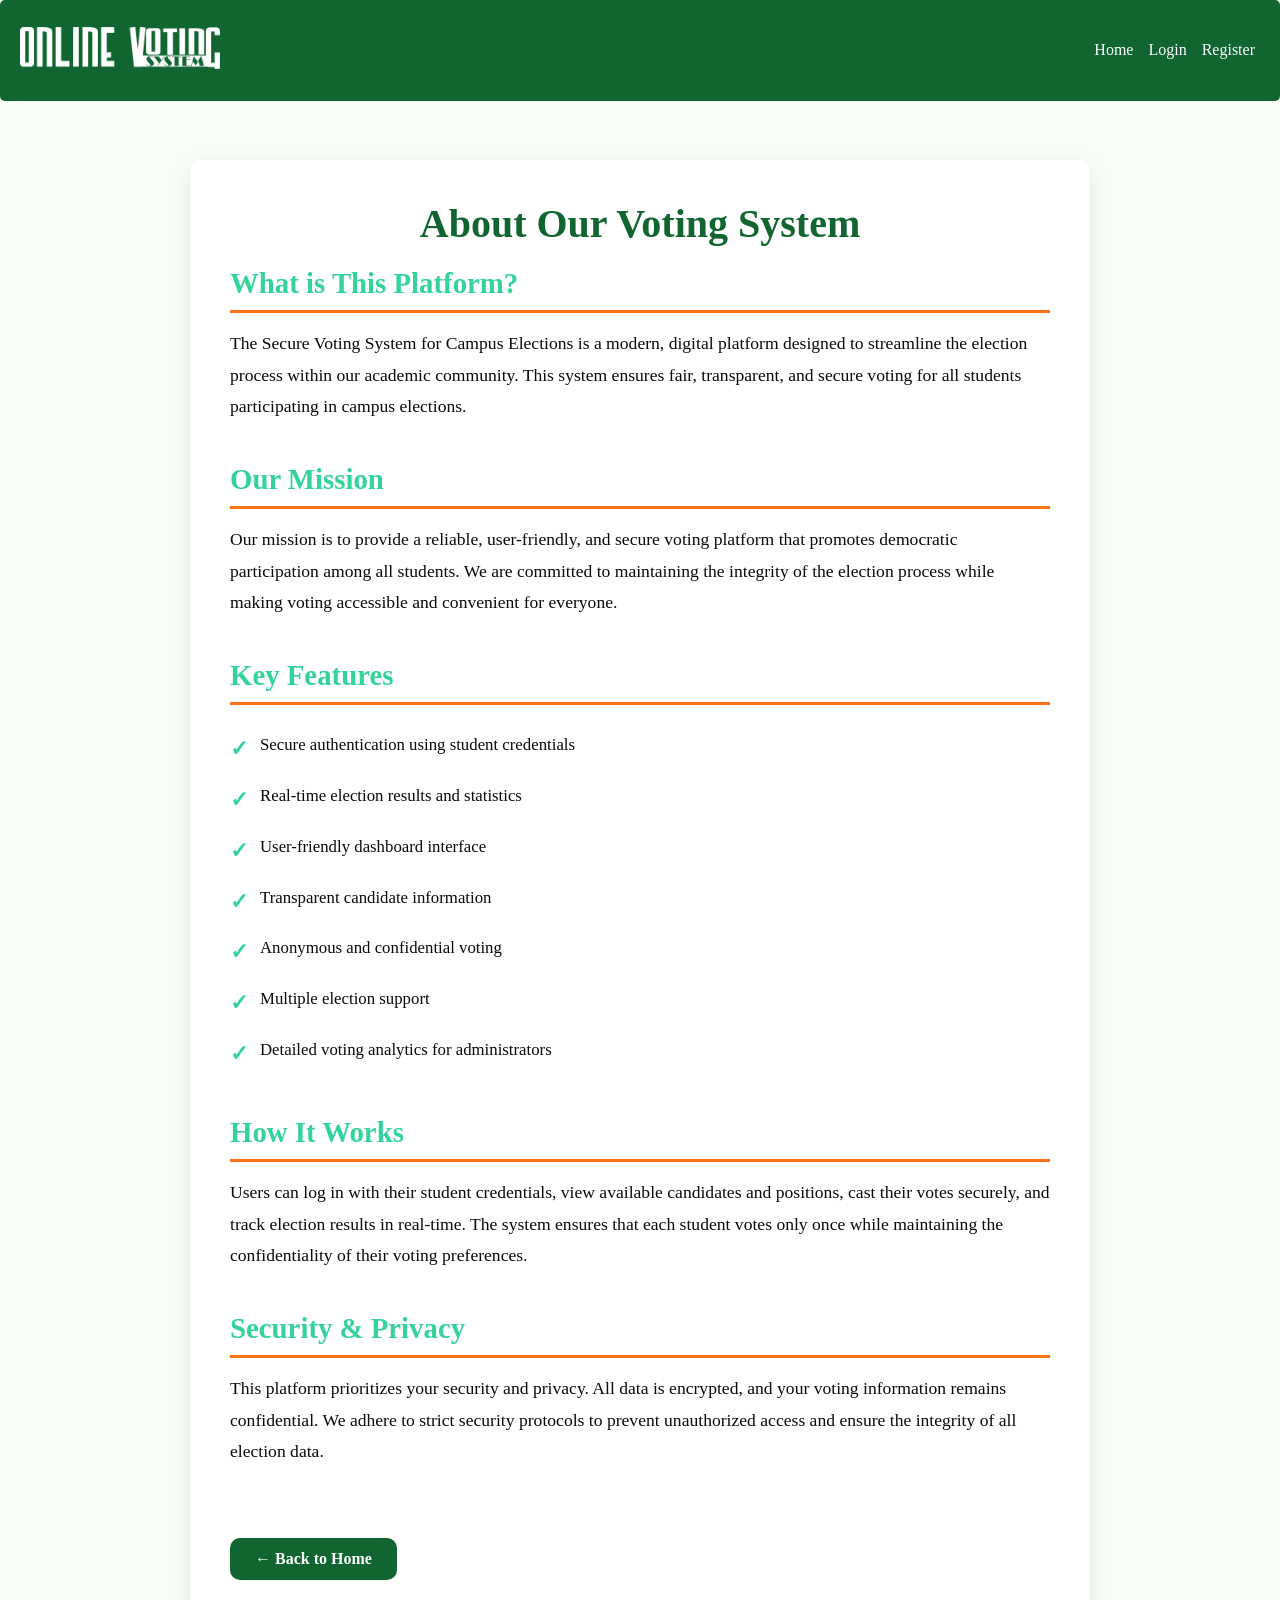
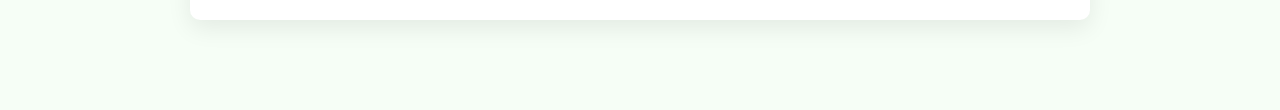
==== pages/about.html @ 92ee1497 "created new result page design" ====
<!DOCTYPE html>
<html lang="en">
<head>
  <meta charset="UTF-8">
  <meta name="viewport" content="width=device-width, initial-scale=1.0">
  <title>About Us - Secure Voting System</title>
  <link rel="stylesheet" href="../css/general.css">
  <link rel="stylesheet" href="../css/header.css">
  <link rel="stylesheet" href="../css/about.css">
</head>
<body>
  <header>
    <div class="left-section">
      <img src="../images/logo.png" alt="Logo" width="50%">
    </div>
    <div class="right-section">
      <a href="../index.html">Home</a>
      <a href="login.html">Login</a>
      <a href="signup.html">Register</a>
    </div>
  </header>

  <main>
    <div class="about-container">
      <h1>About Our Voting System</h1>
      
      <div class="about-section">
        <h2>What is This Platform?</h2>
        <p>
          The Secure Voting System for Campus Elections is a modern, digital platform designed to streamline 
          the election process within our academic community. This system ensures fair, transparent, and secure 
          voting for all students participating in campus elections.
        </p>
      </div>

      <div class="about-section">
        <h2>Our Mission</h2>
        <p>
          Our mission is to provide a reliable, user-friendly, and secure voting platform that promotes 
          democratic participation among all students. We are committed to maintaining the integrity of the 
          election process while making voting accessible and convenient for everyone.
        </p>
      </div>

      <div class="about-section">
        <h2>Key Features</h2>
        <ul class="features-list">
          <li>Secure authentication using student credentials</li>
          <li>Real-time election results and statistics</li>
          <li>User-friendly dashboard interface</li>
          <li>Transparent candidate information</li>
          <li>Anonymous and confidential voting</li>
          <li>Multiple election support</li>
          <li>Detailed voting analytics for administrators</li>
        </ul>
      </div>

      <div class="about-section">
        <h2>How It Works</h2>
        <p>
          Users can log in with their student credentials, view available candidates and positions, 
          cast their votes securely, and track election results in real-time. The system ensures that 
          each student votes only once while maintaining the confidentiality of their voting preferences.
        </p>
      </div>

      <div class="about-section">
        <h2>Security & Privacy</h2>
        <p>
          This platform prioritizes your security and privacy. All data is encrypted, and your voting 
          information remains confidential. We adhere to strict security protocols to prevent unauthorized 
          access and ensure the integrity of all election data.
        </p>
      </div>

      <a href="../index.html" class="back-button">← Back to Home</a>
    </div>
  </main>
</body>
</html>
---- css/general.css ----
:root{
  --color-primary: #116530; /* green primary */
  --color-secondary: #34D399; /* soft green */
  --color-accent: #F97316; /* warm accent */
  --color-bg: #F6FEF6; /* off-white */
  --color-surface: #FFFFFF;
  --color-text: #0A0A0A;
  --color-muted: #6B7280;
  --color-danger: #DC2626; /* destructive */
  --focus-ring: rgba(16,185,129,0.18);
  --table-header-bg: rgba(17,24,39,0.04);
  --muted-bg: #F1F5F9;
  --radius-lg: 10px;
  --shadow-sm: 0 2px 6px rgba(10,10,10,0.06);
  --shadow-md: 0 8px 24px rgba(10,10,10,0.08);
}

*{
  margin: 0;
  padding: 0;
}

body{
  box-sizing: border-box;
  background-color: var(--color-bg);
  color: var(--color-text);
  min-height: 100vh;
} 

main{
  margin-top: 120px;
  margin-left: 190px;
  /* margin-right: 10px; */
  margin-bottom: 50px;
}
 
a{
  text-decoration: none;
  color: var(--color-primary);
}

.active,
.active:hover{
  background-color: var(--color-primary);
  color: var(--color-surface);
}

footer{
  background-color:  var(--color-primary);
  color: var(--color-surface);
  bottom: 0;
  left: 0;
  right: 0;
  position: fixed;
  text-align: center;
  z-index: 1000;
}

footer > div{
  padding: 10px;
}

/* @keyframes{
  footer{

  }
} */
---- css/header.css ----
header{
  position: fixed;
  top: 0;
  left: 0;
  right: 0;
  height: 70px;  
  display: flex;
  z-index: 999;
  padding: 15px;

  border-bottom: 1px solid rgba(17,85,48,0.12);
  border-radius: 5px;

  background-color: var(--color-primary);
  color: var(--color-surface);

}

header{
  display: flex;
  gap: 10px;
  /* width: 100%; */
  align-items: center;
  justify-content: space-between;   
}

.left-section{
  padding-left: 5px;
}
.left-section > img{
  width: 200px;
}

.right-section{
  display: flex;
  padding-right: 10px;
  padding-left: 10px;
  align-items: center;
  justify-content: space-between;
  font-family: 'Franklin Gothic Medium';
  gap: 15px;
  cursor: pointer;
}

.right-section > a{
  color: var(--color-surface);
  display: flex;
  align-items: center;
  gap: 5px;
  justify-content: center;
}
.right-section > a:hover{
  /* text-decoration: wavy underline; */
  border: 1.5px solid var(--color-secondary);
  padding: 4px 7px;
  border-radius: 2px;
  transition: .3s;
}
---- css/about.css ----
main {
  margin-top: 120px;
  margin-left: 0;
  padding: 40px 20px;
  max-width: 900px;
  margin-left: auto;
  margin-right: auto;
}

.about-container {
  background-color: var(--color-surface);
  padding: 40px;
  border-radius: var(--radius-lg);
  box-shadow: var(--shadow-md);
}

.about-container h1 {
  color: var(--color-primary);
  font-size: 2.5em;
  margin-bottom: 20px;
  text-align: center;
}

.about-section {
  margin-bottom: 40px;
}

.about-section h2 {
  color: var(--color-secondary);
  font-size: 1.8em;
  margin-bottom: 15px;
  border-bottom: 3px solid var(--color-accent);
  padding-bottom: 10px;
}

.about-section p {
  line-height: 1.8;
  font-size: 1.1em;
  color: var(--color-text);
  margin-bottom: 15px;
}

.features-list {
  list-style: none;
  margin-left: 0;
  margin-top: 15px;
}

.features-list li {
  padding: 12px 0;
  padding-left: 30px;
  position: relative;
  font-size: 1.05em;
  line-height: 1.6;
}

.features-list li:before {
  content: "✓";
  position: absolute;
  left: 0;
  color: var(--color-secondary);
  font-weight: bold;
  font-size: 1.3em;
}

.back-button {
  display: inline-block;
  margin-top: 30px;
  padding: 12px 25px;
  background-color: var(--color-primary);
  color: var(--color-surface);
  border-radius: var(--radius-lg);
  text-decoration: none;
  font-weight: bold;
  transition: background-color 0.3s ease;
}

.back-button:hover {
  background-color: var(--color-secondary);
}
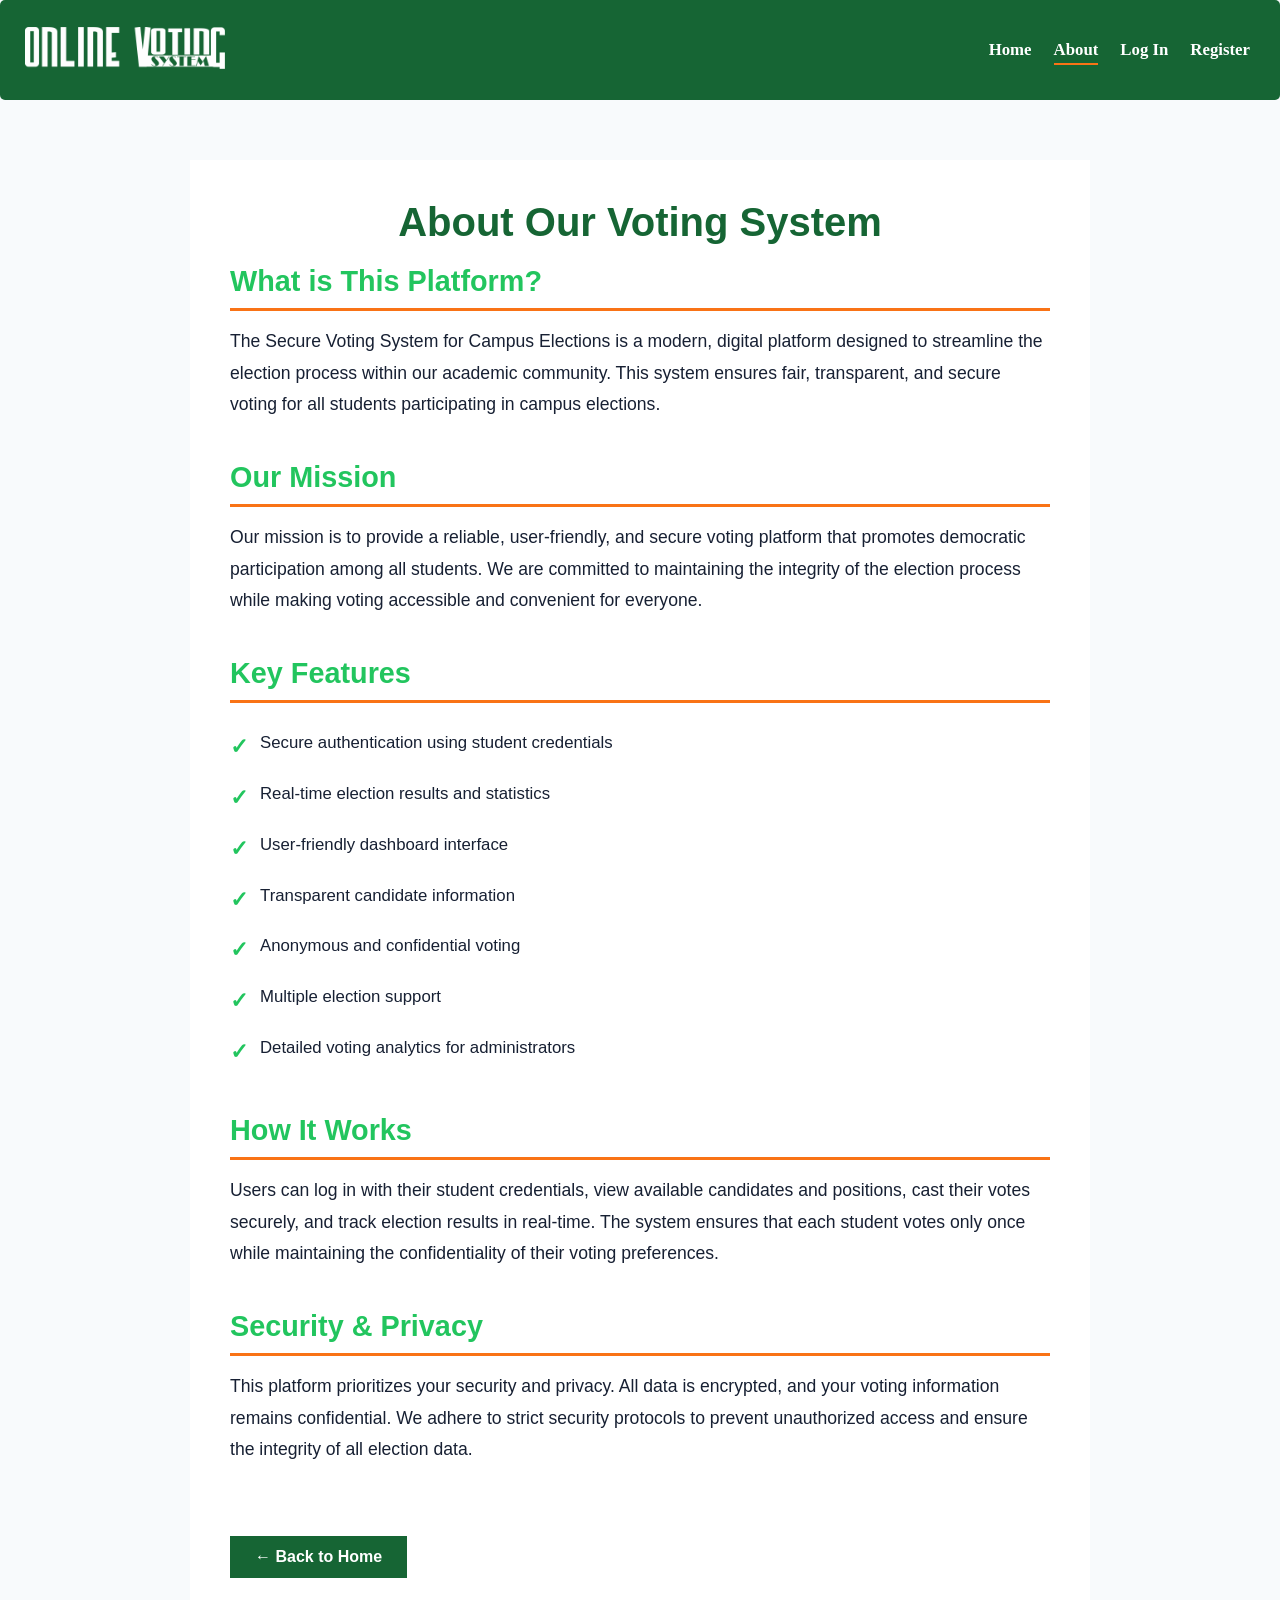
==== commit 36129c35: "- redesign home page -added notice modal to private pages - added a ticker to public page -add event" ====
--- a/pages/about.html
+++ b/pages/about.html
@@ -1,5 +1,6 @@
 <!DOCTYPE html>
 <html lang="en">
+
 <head>
   <meta charset="UTF-8">
   <meta name="viewport" content="width=device-width, initial-scale=1.0">
@@ -8,27 +9,48 @@
   <link rel="stylesheet" href="../css/header.css">
   <link rel="stylesheet" href="../css/about.css">
 </head>
+
 <body>
   <header>
     <div class="left-section">
       <img src="../images/logo.png" alt="Logo" width="50%">
     </div>
     <div class="right-section">
-      <a href="../index.html">Home</a>
-      <a href="login.html">Login</a>
-      <a href="signup.html">Register</a>
+      <div class="menu-list">
+        <span class="menu-item">
+          <a href="../index.html">
+            Home
+          </a>
+        </span>
+        <span class="menu-item">
+          <a href="./about.html" class="active">
+            About
+          </a>
+        </span>
+        <span class="menu-item">
+          <a href="./login.html">
+            Log In
+          </a>
+        </span>
+        <span class="menu-item">
+          <a href="./signup.html">
+            Register
+          </a>
+        </span>
+      </div>
+      <img src="./images/icons/menu-nav.svg" class="menu-icon">
     </div>
   </header>
 
   <main>
     <div class="about-container">
       <h1>About Our Voting System</h1>
-      
+
       <div class="about-section">
         <h2>What is This Platform?</h2>
         <p>
-          The Secure Voting System for Campus Elections is a modern, digital platform designed to streamline 
-          the election process within our academic community. This system ensures fair, transparent, and secure 
+          The Secure Voting System for Campus Elections is a modern, digital platform designed to streamline
+          the election process within our academic community. This system ensures fair, transparent, and secure
           voting for all students participating in campus elections.
         </p>
       </div>
@@ -36,8 +58,8 @@
       <div class="about-section">
         <h2>Our Mission</h2>
         <p>
-          Our mission is to provide a reliable, user-friendly, and secure voting platform that promotes 
-          democratic participation among all students. We are committed to maintaining the integrity of the 
+          Our mission is to provide a reliable, user-friendly, and secure voting platform that promotes
+          democratic participation among all students. We are committed to maintaining the integrity of the
           election process while making voting accessible and convenient for everyone.
         </p>
       </div>
@@ -58,8 +80,8 @@
       <div class="about-section">
         <h2>How It Works</h2>
         <p>
-          Users can log in with their student credentials, view available candidates and positions, 
-          cast their votes securely, and track election results in real-time. The system ensures that 
+          Users can log in with their student credentials, view available candidates and positions,
+          cast their votes securely, and track election results in real-time. The system ensures that
           each student votes only once while maintaining the confidentiality of their voting preferences.
         </p>
       </div>
@@ -67,8 +89,8 @@
       <div class="about-section">
         <h2>Security & Privacy</h2>
         <p>
-          This platform prioritizes your security and privacy. All data is encrypted, and your voting 
-          information remains confidential. We adhere to strict security protocols to prevent unauthorized 
+          This platform prioritizes your security and privacy. All data is encrypted, and your voting
+          information remains confidential. We adhere to strict security protocols to prevent unauthorized
           access and ensure the integrity of all election data.
         </p>
       </div>
@@ -77,4 +99,5 @@
     </div>
   </main>
 </body>
+
 </html>
--- a/css/general.css
+++ b/css/general.css
@@ -1,67 +1,101 @@
-:root{
-  --color-primary: #116530; /* green primary */
-  --color-secondary: #34D399; /* soft green */
-  --color-accent: #F97316; /* warm accent */
-  --color-bg: #F6FEF6; /* off-white */
-  --color-surface: #FFFFFF;
-  --color-text: #0A0A0A;
+:root {
+  --color-primary: #166534;
+  --color-secondary: #22c55e;
+  --color-accent: #f97316;
+  --color-bg: #f8fafc;
+  --color-surface: #ffffff;
+  --color-text: #172033;
   --color-muted: #6B7280;
-  --color-danger: #DC2626; /* destructive */
-  --focus-ring: rgba(16,185,129,0.18);
-  --table-header-bg: rgba(17,24,39,0.04);
-  --muted-bg: #F1F5F9;
-  --radius-lg: 10px;
-  --shadow-sm: 0 2px 6px rgba(10,10,10,0.06);
-  --shadow-md: 0 8px 24px rgba(10,10,10,0.08);
+  --color-danger: #DC2626;
 }
 
-*{
+* {
   margin: 0;
   padding: 0;
 }
 
-body{
+body {
+  font-family: 'Roboto', sans-serif;
   box-sizing: border-box;
   background-color: var(--color-bg);
   color: var(--color-text);
-  min-height: 100vh;
-} 
+  height: 100vh;
+  display: flex;
+}
 
-main{
-  margin-top: 120px;
-  margin-left: 190px;
+main {
+  position: relative;
+  flex: 1;
+  padding-top: 120px;
+  padding-left: 190px;
   /* margin-right: 10px; */
-  margin-bottom: 50px;
+  padding-bottom: 50px;
 }
- 
-a{
+
+a {
   text-decoration: none;
   color: var(--color-primary);
 }
 
-.active,
-.active:hover{
+.active {
   background-color: var(--color-primary);
   color: var(--color-surface);
+  border-left: 2px solid var(--color-secondary);
 }
 
-footer{
-  background-color:  var(--color-primary);
+.active:hover {
+  border-right: 1px solid var(--color-secondary);
+}
+
+#message>p {
+  text-align: center;
+  font-size: 14px;
+}
+
+.notisModal {
+  position: absolute;
+  top: 110px;
+  right: 5%;
+  transform: translateY(-12px);
+
+  background-color: rgba(160, 107, 29);
+
+  border: 1px solid rgba(210, 218, 101, 0.2);
+  box-shadow: 0 3px 5px 0 rgb(0, 0, 0, 0.2);
+
+  color: rgba(242, 241, 241, 0.893);
+  font-size: 13px;
+  font-weight: 600;
+  padding: 16px 20px;
+  border-radius: 5px;
+  white-space: normal;
+  opacity: 0;
+  pointer-events: none;
+  transition: opacity .45s, transform .3s cubic-bezier(.34, 1.56, .64, 1);
+  z-index: 200;
+}
+
+.notisModal.show {
+  opacity: 1;
+  transform: translateY(0);
+}
+
+footer {
+  background-color: var(--color-primary);
   color: var(--color-surface);
   bottom: 0;
   left: 0;
   right: 0;
+  height: 50px;
+  display: flex;
+  justify-content: center;
+  align-items: center;
+  font-weight: 500;
+  font-size: medium;
   position: fixed;
-  text-align: center;
-  z-index: 1000;
+  z-index: 999;
 }
 
-footer > div{
+footer>div {
   padding: 10px;
-}
-
-/* @keyframes{
-  footer{
-
-  }
-} */+}
--- a/css/header.css
+++ b/css/header.css
@@ -1,58 +1,96 @@
-header{
+header {
   position: fixed;
   top: 0;
   left: 0;
   right: 0;
-  height: 70px;  
-  display: flex;
   z-index: 999;
-  padding: 15px;
+  height: 80px;
+  padding: 10px 20px;
 
-  border-bottom: 1px solid rgba(17,85,48,0.12);
   border-radius: 5px;
 
   background-color: var(--color-primary);
   color: var(--color-surface);
 
+  display: flex;
+  gap: 10px;
+  align-items: center;
+  justify-content: space-between;
 }
 
-header{
-  display: flex;
-  gap: 10px;
-  /* width: 100%; */
-  align-items: center;
-  justify-content: space-between;   
+.accent-color {
+  color: var(--color-accent);
 }
 
-.left-section{
+.left-section {
+  flex: 1;
   padding-left: 5px;
 }
-.left-section > img{
-  width: 200px;
+
+.left-section>img {
+  min-width: 150px;
+  max-width: 200px;
 }
 
-.right-section{
+.right-section {
+
   display: flex;
   padding-right: 10px;
   padding-left: 10px;
   align-items: center;
   justify-content: space-between;
   font-family: 'Franklin Gothic Medium';
-  gap: 15px;
   cursor: pointer;
 }
 
-.right-section > a{
+.profile-abstract {
+  font-size: small;
+}
+
+.menu-list {
+  display: flex;
+  justify-content: center;
+  gap: 22px;
+}
+
+
+.menu-item a {
+  position: relative;
   color: var(--color-surface);
-  display: flex;
-  align-items: center;
-  gap: 5px;
-  justify-content: center;
+  font-size: 1.05em;
+  font-weight: 600;
+  text-decoration: none;
+  transition: color 0.25s ease;
 }
-.right-section > a:hover{
-  /* text-decoration: wavy underline; */
-  border: 1.5px solid var(--color-secondary);
-  padding: 4px 7px;
-  border-radius: 2px;
-  transition: .3s;
+
+.menu-item a::after {
+  position: absolute;
+  right: 0;
+  bottom: -0.35rem;
+  left: 0;
+  height: 2px;
+  background: var(--color-accent);
+  content: '';
+  transform: scaleX(0);
+  transition: transform 0.25s ease;
+}
+
+.menu-item a:hover,
+.menu-item a.active {
+  color: var(--color-surface);
+  border: none;
+}
+
+.menu-item a:hover::after,
+.menu-item a.active::after {
+  transform: scaleX(1);
+}
+
+.menu-icon {
+  display: none;
+  cursor: pointer;
+}
+
+.menu-icon i {
+  font-size: 28px;
 }
--- a/css/about.css
+++ b/css/about.css
@@ -77,4 +77,4 @@
 
 .back-button:hover {
   background-color: var(--color-secondary);
-}
+}
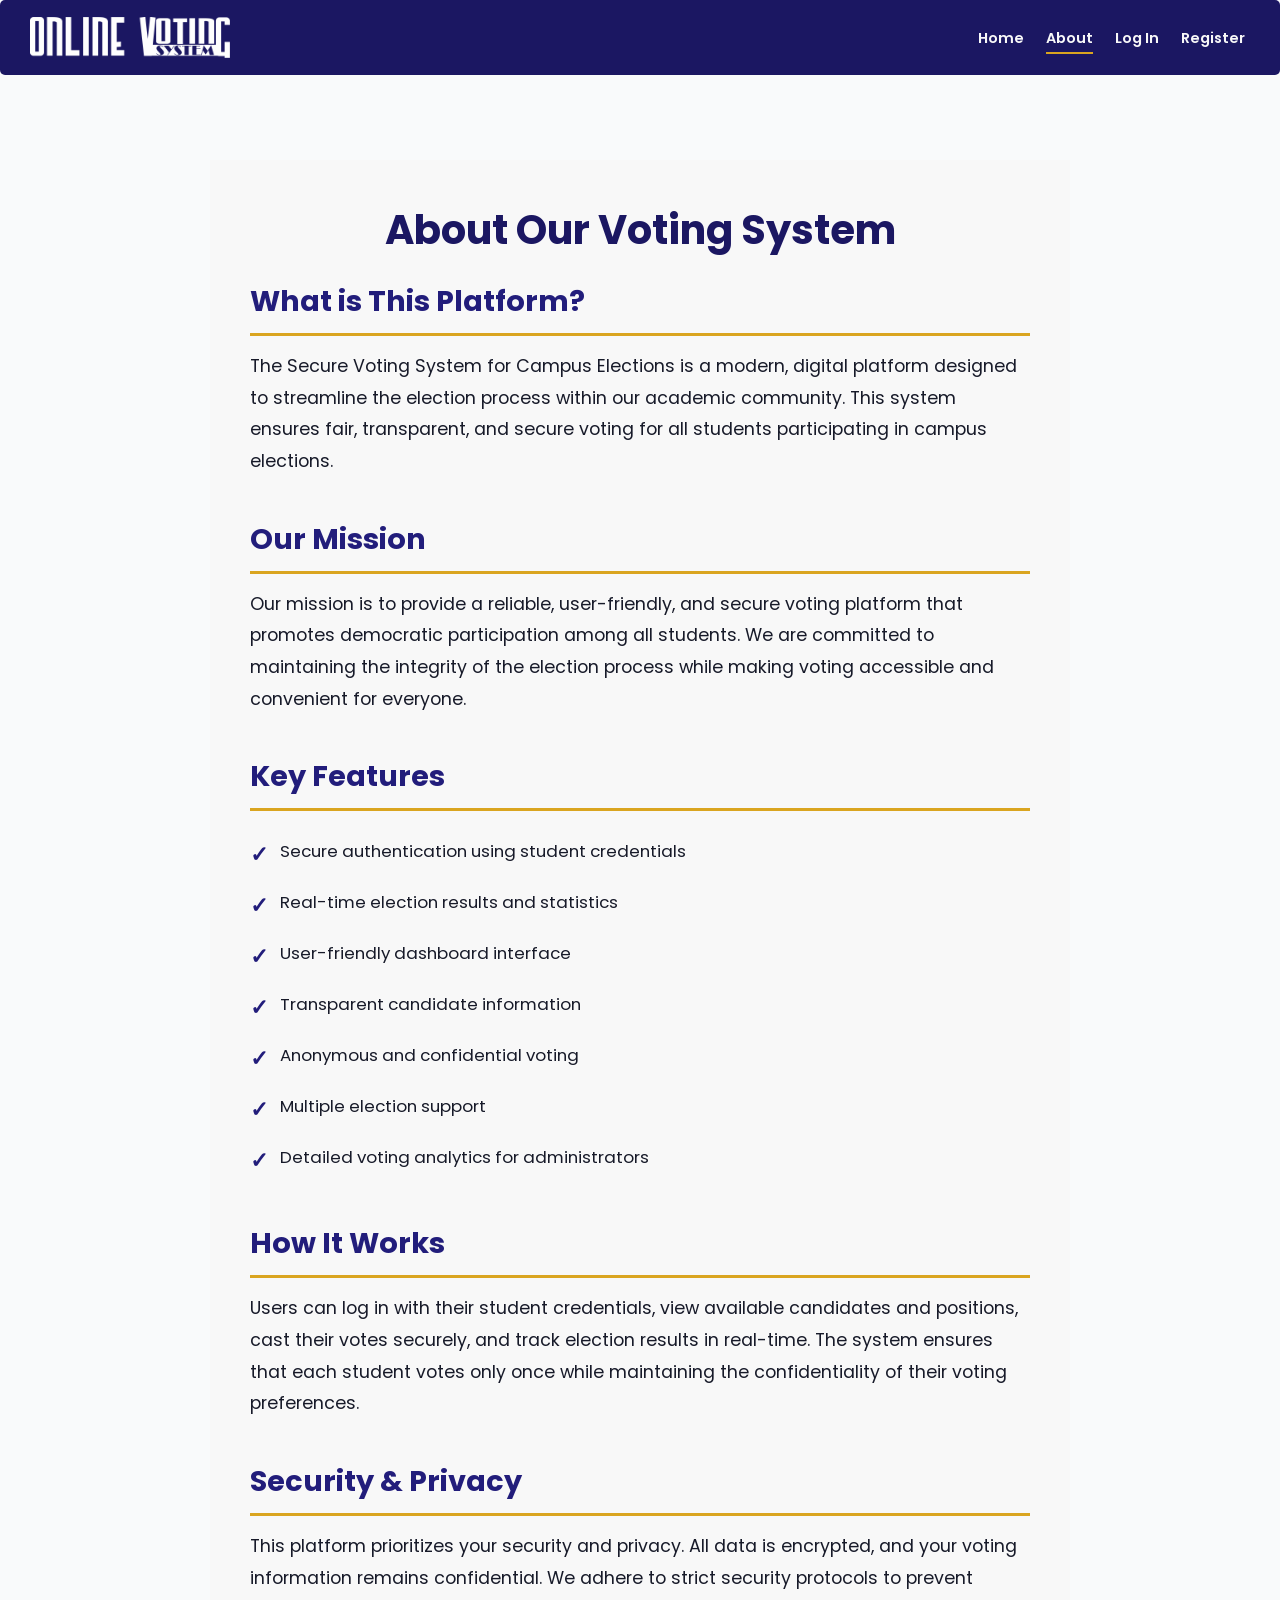
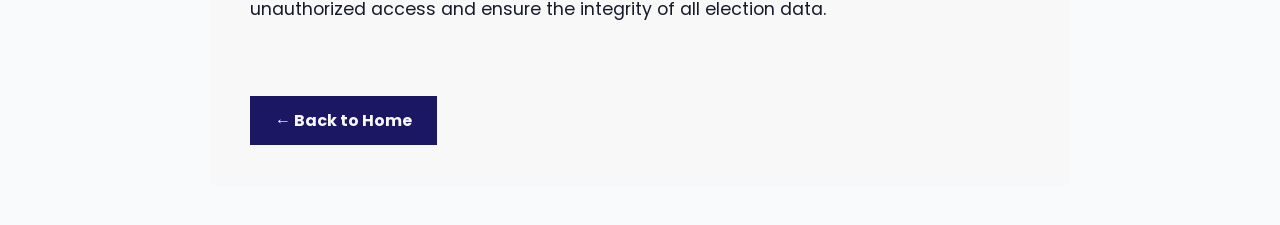
==== commit b7007a57: "Fixed - nav inconsistencies on mobile - the signup upload icon lag - about page nav -term section br" ====
--- a/pages/about.html
+++ b/pages/about.html
@@ -8,6 +8,7 @@
   <link rel="stylesheet" href="../css/general.css">
   <link rel="stylesheet" href="../css/header.css">
   <link rel="stylesheet" href="../css/about.css">
+  <link rel="stylesheet" href="../css/mediaquery.css">
 </head>
 
 <body>
@@ -38,7 +39,7 @@
           </a>
         </span>
       </div>
-      <img src="./images/icons/menu-nav.svg" class="menu-icon">
+      <i data-lucide="menu" class="menu-icon" aria-label="Toggle navigation"></i>
     </div>
   </header>
 
@@ -98,6 +99,9 @@
       <a href="../index.html" class="back-button">← Back to Home</a>
     </div>
   </main>
+
+  <script src="../lib/lucide.js"></script>
+  <script src="../script/script.js" type="module"></script>
 </body>
 
 </html>
--- a/css/general.css
+++ b/css/general.css
@@ -1,35 +1,41 @@
+@import url('https://fonts.googleapis.com/css2?family=Poppins:ital,wght@0,100;0,200;0,300;0,400;0,500;0,600;0,700;0,800;0,900;1,100;1,200;1,300;1,400;1,500;1,600;1,700;1,800;1,900&display=swap');
+@import url('https://fonts.googleapis.com/css2?family=Roboto:ital,wght@0,100..900;1,100..900&display=swap');
+
 :root {
-  --color-primary: #166534;
-  --color-secondary: #22c55e;
-  --color-accent: #f97316;
-  --color-bg: #f8fafc;
-  --color-surface: #ffffff;
-  --color-text: #172033;
+  --color-primary: #1b1762;
+  --color-secondary: #221d7b;
+  /* --color-accent: #d2a740; */
+  --color-accent: #daa520;
+
+  --color-bg: #f9fafb;
+  --white: #ffffff;
+  --color-text: #171a29;
+  --color-surface: #f8f8f8;
+
+  --border: #cdd3df;
+  --roboto: "Roboto",
+    sans-serif;
+  --poppins: "Poppins",
+    sans-serif;
   --color-muted: #6B7280;
-  --color-danger: #DC2626;
+  --color-danger: #dc3545;
+
 }
 
 * {
   margin: 0;
   padding: 0;
+  box-sizing: border-box;
+  font-family: var(--poppins);
 }
 
 body {
-  font-family: 'Roboto', sans-serif;
-  box-sizing: border-box;
   background-color: var(--color-bg);
   color: var(--color-text);
-  height: 100vh;
-  display: flex;
 }
 
 main {
   position: relative;
-  flex: 1;
-  padding-top: 120px;
-  padding-left: 190px;
-  /* margin-right: 10px; */
-  padding-bottom: 50px;
 }
 
 a {
@@ -47,37 +53,53 @@
   border-right: 1px solid var(--color-secondary);
 }
 
-#message>p {
+#feedback>p {
   text-align: center;
   font-size: 14px;
 }
 
+input::-ms-reveal {
+  display: none;
+}
+
 .notisModal {
-  position: absolute;
-  top: 110px;
-  right: 5%;
-  transform: translateY(-12px);
-
-  background-color: rgba(160, 107, 29);
-
-  border: 1px solid rgba(210, 218, 101, 0.2);
-  box-shadow: 0 3px 5px 0 rgb(0, 0, 0, 0.2);
-
-  color: rgba(242, 241, 241, 0.893);
+  position: fixed;
+  top: 92px;
+  right: 24px;
+  z-index: 1100;
+  width: max-content;
+  max-width: min(420px, calc(100vw - 32px));
+  padding: 13px 17px;
+  transform: translateY(-8px);
+  border: 1px solid rgba(218, 165, 32, 0.42);
+  border-left: 4px solid var(--color-accent);
+  border-radius: 7px;
+  background: var(--color-primary);
+  box-shadow: 0 8px 24px rgba(23, 26, 41, 0.2);
+  color: var(--white);
   font-size: 13px;
   font-weight: 600;
-  padding: 16px 20px;
-  border-radius: 5px;
+  line-height: 1.5;
   white-space: normal;
+  overflow-wrap: anywhere;
   opacity: 0;
   pointer-events: none;
-  transition: opacity .45s, transform .3s cubic-bezier(.34, 1.56, .64, 1);
-  z-index: 200;
+  transition: opacity 180ms ease, transform 180ms ease;
 }
 
 .notisModal.show {
   opacity: 1;
   transform: translateY(0);
+}
+
+@media (max-width: 600px) {
+  .notisModal {
+    top: 88px;
+    right: 12px;
+    left: 12px;
+    width: auto;
+    max-width: none;
+  }
 }
 
 footer {
@@ -86,16 +108,18 @@
   bottom: 0;
   left: 0;
   right: 0;
-  height: 50px;
+  height: 40px;
   display: flex;
   justify-content: center;
   align-items: center;
+  text-align: center;
   font-weight: 500;
-  font-size: medium;
+  font-size: small;
   position: fixed;
   z-index: 999;
+  padding: 20px;
 }
 
 footer>div {
-  padding: 10px;
+  padding: 5px;
 }
--- a/css/header.css
+++ b/css/header.css
@@ -1,11 +1,13 @@
+@import url('https://fonts.googleapis.com/css2?family=Poppins:ital,wght@0,100;0,200;0,300;0,400;0,500;0,600;0,700;0,800;0,900;1,100;1,200;1,300;1,400;1,500;1,600;1,700;1,800;1,900&display=swap');
+
 header {
   position: fixed;
   top: 0;
   left: 0;
   right: 0;
   z-index: 999;
-  height: 80px;
-  padding: 10px 20px;
+  height: 75px;
+  padding: 15px 25px;
 
   border-radius: 5px;
 
@@ -13,7 +15,7 @@
   color: var(--color-surface);
 
   display: flex;
-  gap: 10px;
+  gap: 20px;
   align-items: center;
   justify-content: space-between;
 }
@@ -25,26 +27,26 @@
 .left-section {
   flex: 1;
   padding-left: 5px;
+  display: flex;
 }
 
-.left-section>img {
+.left-section img {
+  flex: 1;
   min-width: 150px;
   max-width: 200px;
 }
 
 .right-section {
-
   display: flex;
   padding-right: 10px;
   padding-left: 10px;
   align-items: center;
   justify-content: space-between;
-  font-family: 'Franklin Gothic Medium';
   cursor: pointer;
 }
 
 .profile-abstract {
-  font-size: small;
+  font-size: medium;
 }
 
 .menu-list {
@@ -55,9 +57,11 @@
 
 
 .menu-item a {
+  font-family: inherit;
+  font-weight: 700;
   position: relative;
   color: var(--color-surface);
-  font-size: 1.05em;
+  font-size: 0.9rem;
   font-weight: 600;
   text-decoration: none;
   transition: color 0.25s ease;
--- a/css/about.css
+++ b/css/about.css
@@ -77,4 +77,42 @@
 
 .back-button:hover {
   background-color: var(--color-secondary);
+}
+
+@media (max-width: 650px) {
+  main {
+    margin-top: 88px;
+    padding: 24px 14px;
+  }
+
+  .about-container {
+    padding: 24px 18px;
+  }
+
+  .about-container h1 {
+    font-size: 1.8em;
+    line-height: 1.25;
+  }
+
+  .about-section {
+    margin-bottom: 28px;
+  }
+
+  .about-section h2 {
+    font-size: 1.3em;
+  }
+
+  .about-section p {
+    font-size: 1em;
+  }
+
+  .features-list li {
+    padding-left: 26px;
+    font-size: 1em;
+  }
+
+  .back-button {
+    margin-top: 16px;
+    padding: 10px 16px;
+  }
 }
--- a/css/mediaquery.css
+++ b/css/mediaquery.css
@@ -0,0 +1,184 @@
+/* for tablet device */
+@media (max-width: 900px) and (min-width: 600px) {
+
+  nav {
+    display: none;
+  }
+
+  /* Result page */
+  #results {
+    margin-left: 2px;
+    margin-right: 2px;
+  }
+
+  #results .card-container {
+    grid-template-columns: 1fr 1fr;
+    height: auto;
+  }
+
+  /* Dashboard */
+  #dashboard {
+    padding-left: 0;
+    /* padding-right: 5px; */
+  }
+
+  .campBody {
+    grid-template-columns: 1fr 1fr 1fr;
+  }
+
+
+  /* profile */
+  #profile {
+    padding-left: 0;
+  }
+
+}
+
+
+/* ====================== */
+/* for mobile device */
+@media (max-width: 600px) {
+
+  /* ===The Header Section=== */
+  .menu-list {
+    position: absolute;
+    top: 80%;
+    right: 0;
+    left: 0;
+    display: none;
+    flex-direction: column;
+    gap: 1.2rem;
+    padding: 1.5rem;
+    border-bottom: 1px solid rgba(169, 169, 169, 0.2);
+    background: var(--color-primary);
+  }
+
+  .menu-list.open {
+    display: flex;
+  }
+
+  .menu-icon {
+    display: block;
+    width: 30px;
+    height: 30px;
+  }
+
+
+  /*==== Dashboard sect ==== */
+  #dashboard {
+    padding-left: 0;
+    padding-right: 5px;
+  }
+
+  .uuname {
+    display: none;
+  }
+
+  .avatar {
+    /* margin-right: 10px; */
+    display: none;
+  }
+
+  /* .avatar > img{
+    width: 30px;
+    position: relative;
+    left: 2px;
+    bottom: 1px;
+  } */
+
+  .campBody {
+    margin: 20px 0 20px 20px;
+    padding: 0;
+    row-gap: 30px;
+    column-gap: 20px;
+    grid-template-columns: 1fr 1fr;
+    /* justify-content: ; */
+    justify-content: space-evenly;
+    align-items: right;
+    /* width: 100%; */
+  }
+
+  nav {
+    display: none;
+  }
+
+  /* === Profile Sect === */
+  #profile {
+    padding-left: 2px;
+    padding-right: 2px;
+    padding-top: 80px;
+  }
+
+  .container-wrapper,
+  .userinfor {
+    display: flex;
+    flex-direction: column;
+  }
+
+  .container-wrapper {
+    align-items: center;
+    justify-content: center;
+  }
+
+  .userinfor {
+    margin-top: 20px;
+    min-width: 370px;
+    max-width: max-content;
+  }
+
+  .right-section>a {
+    display: none;
+  }
+
+
+  /* === Result page ==== */
+  .card-container {
+    grid-template-columns: 1fr;
+    height: auto;
+  }
+
+  #results {
+    margin-left: 5px;
+    margin-right: 5px;
+  }
+}
+
+@media (max-width: 650px) {
+  .menu-list {
+    position: absolute;
+    top: 100%;
+    right: 0;
+    left: 0;
+    display: none;
+    flex-direction: column;
+    align-items: stretch;
+    gap: 0;
+    padding: 8px 16px 16px;
+    border-bottom: 1px solid rgba(169, 169, 169, 0.2);
+    background: var(--color-primary);
+  }
+
+  .menu-list.open {
+    display: flex;
+  }
+
+  .menu-item {
+    width: 100%;
+    text-align: center;
+  }
+
+  .menu-item a {
+    display: block;
+    width: 100%;
+    padding: 11px 8px;
+    text-align: center;
+  }
+
+  .menu-icon {
+    display: block;
+    flex: 0 0 30px;
+    width: 30px;
+    height: 30px;
+    color: var(--color-surface);
+  }
+}
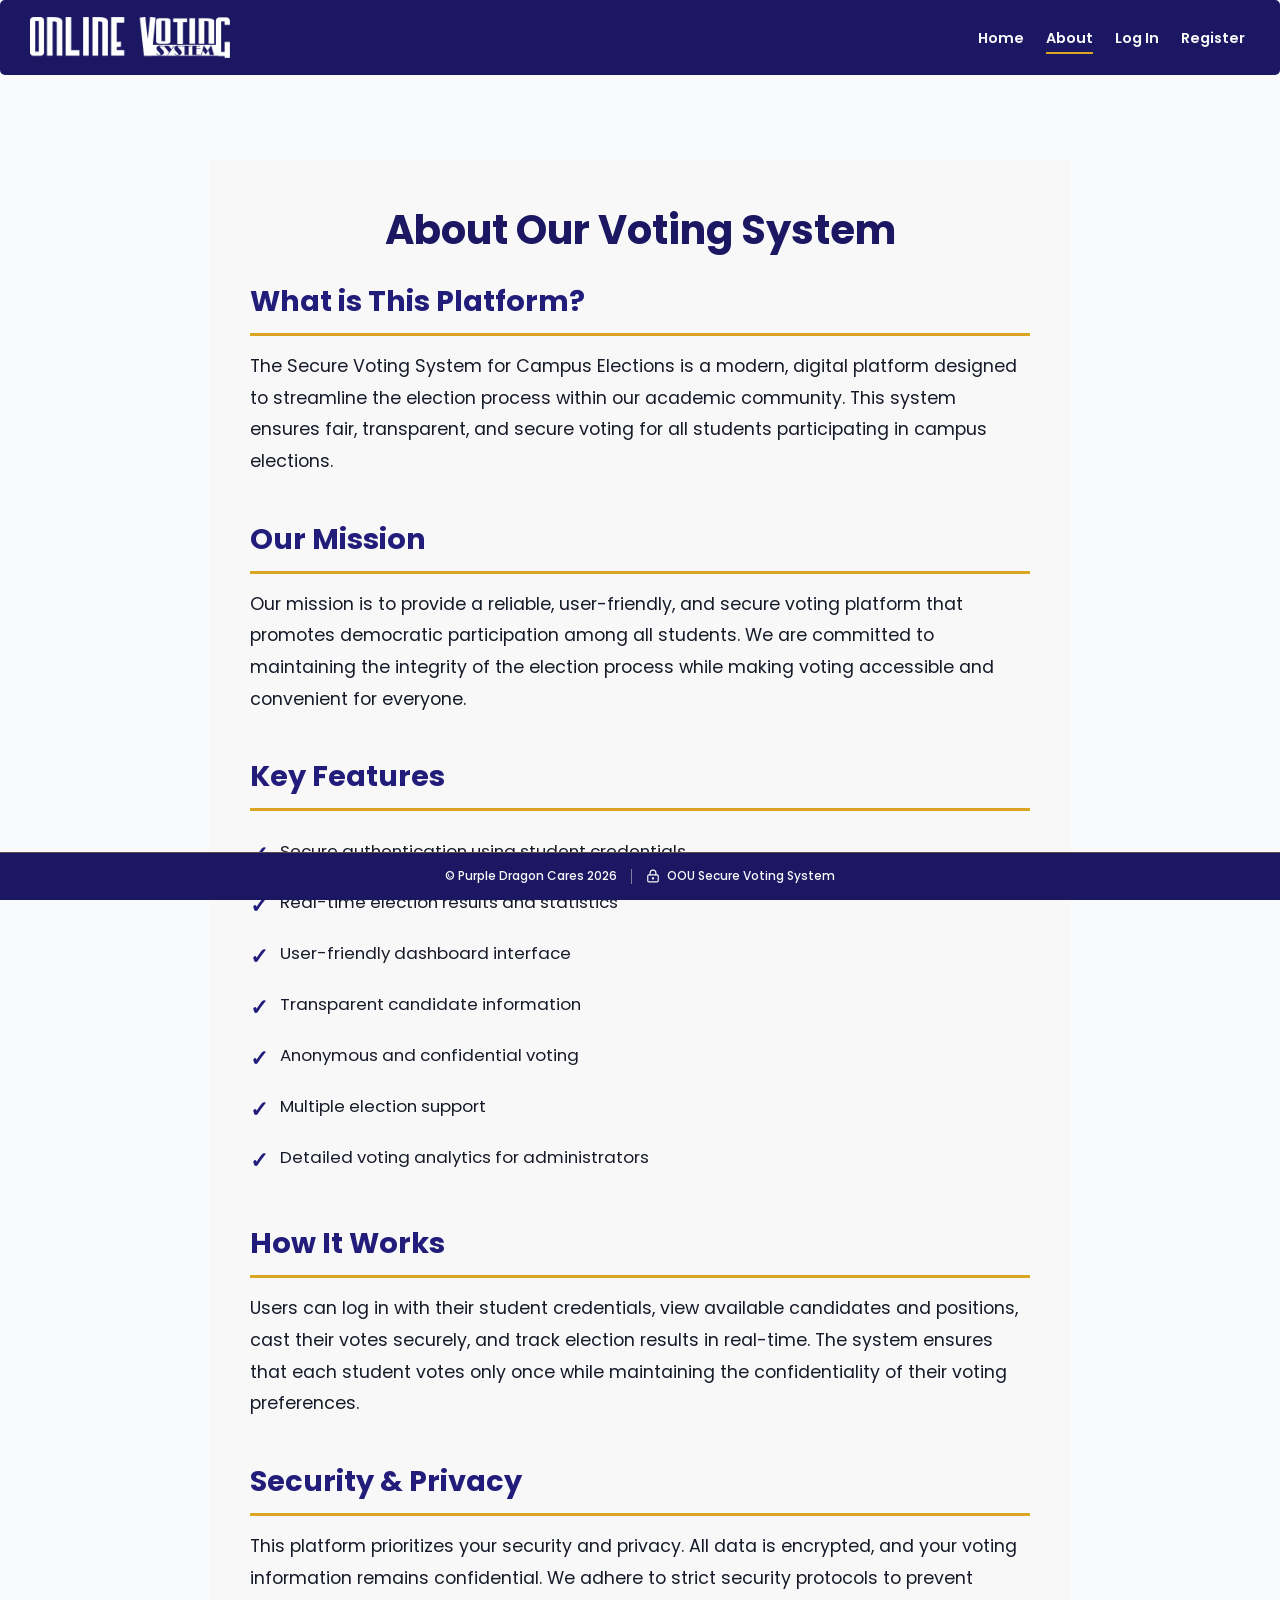
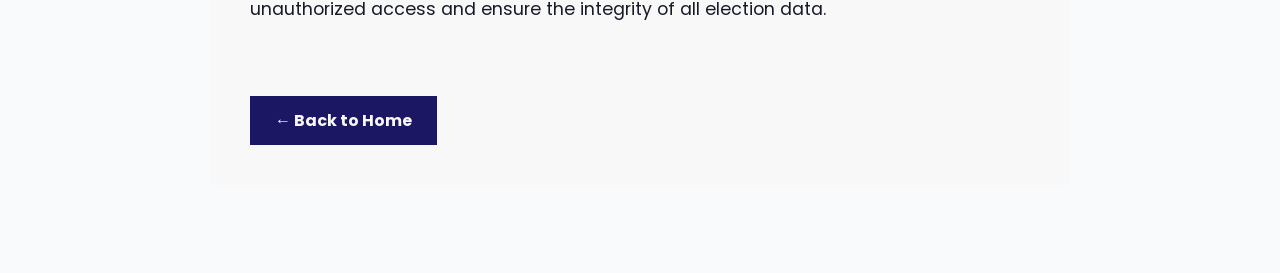
==== commit efa58602: "- config the signup for to sync with the backend - migrate icon fron font-awesome to lucide - and fi" ====
--- a/pages/about.html
+++ b/pages/about.html
@@ -100,6 +100,14 @@
     </div>
   </main>
 
+  <footer>
+    <div>
+      <span>&copy; Purple Dragon Cares 2026</span>
+      <span class="footer-separator" aria-hidden="true"></span>
+      <span class="footer-system"><i data-lucide="lock-keyhole" aria-hidden="true"></i> OOU Secure Voting System</span>
+    </div>
+  </footer>
+
   <script src="../lib/lucide.js"></script>
   <script src="../script/script.js" type="module"></script>
 </body>
--- a/css/general.css
+++ b/css/general.css
@@ -103,23 +103,66 @@
 }
 
 footer {
+  position: fixed;
+  right: 0;
+  bottom: 0;
+  left: 0;
+  z-index: 999;
+  display: flex;
+  min-height: 48px;
+  align-items: center;
+  justify-content: center;
+  padding: 8px 20px;
   background-color: var(--color-primary);
   color: var(--color-surface);
-  bottom: 0;
-  left: 0;
-  right: 0;
-  height: 40px;
-  display: flex;
-  justify-content: center;
-  align-items: center;
+  border-top: 1px solid rgba(218, 165, 32, 0.35);
   text-align: center;
   font-weight: 500;
-  font-size: small;
-  position: fixed;
-  z-index: 999;
-  padding: 20px;
 }
 
 footer>div {
-  padding: 5px;
+  display: flex;
+  width: min(100%, 960px);
+  align-items: center;
+  justify-content: center;
+  gap: 14px;
+  padding: 0;
+  font-size: 12px;
+  line-height: 1.4;
+}
+
+.footer-separator {
+  width: 1px;
+  height: 15px;
+  flex: 0 0 1px;
+  background: rgba(248, 248, 248, 0.45);
+}
+
+.footer-system {
+  display: inline-flex;
+  align-items: center;
+  gap: 7px;
+}
+
+.footer-system svg {
+  width: 14px;
+  height: 14px;
+  flex: 0 0 14px;
+}
+
+@media (max-width: 600px) {
+  footer {
+    min-height: 56px;
+    padding: 8px 14px max(8px, env(safe-area-inset-bottom));
+  }
+
+  footer>div {
+    flex-direction: column;
+    gap: 3px;
+    font-size: 11px;
+  }
+
+  .footer-separator {
+    display: none;
+  }
 }
--- a/css/about.css
+++ b/css/about.css
@@ -1,7 +1,7 @@
 main {
   margin-top: 120px;
   margin-left: 0;
-  padding: 40px 20px;
+  padding: 40px 20px 88px;
   max-width: 900px;
   margin-left: auto;
   margin-right: auto;
@@ -82,7 +82,7 @@
 @media (max-width: 650px) {
   main {
     margin-top: 88px;
-    padding: 24px 14px;
+    padding: 24px 14px 82px;
   }
 
   .about-container {
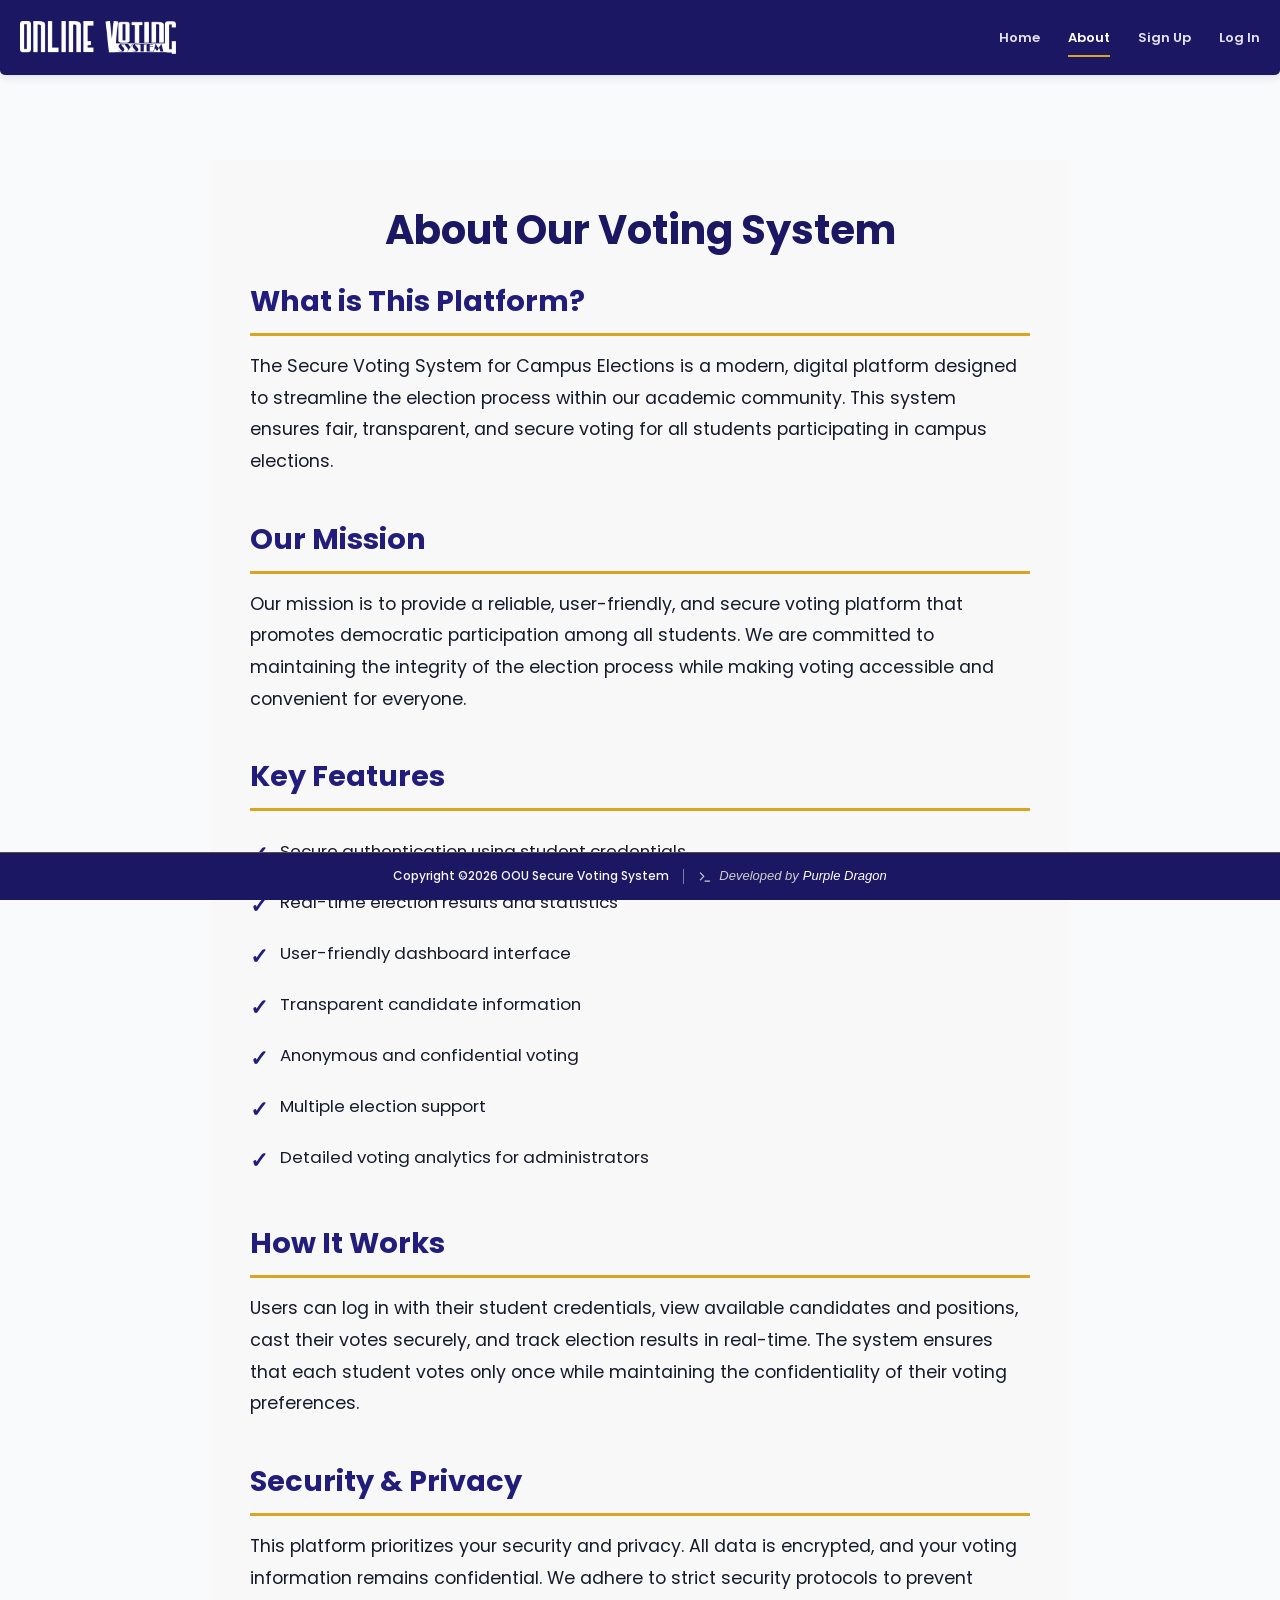
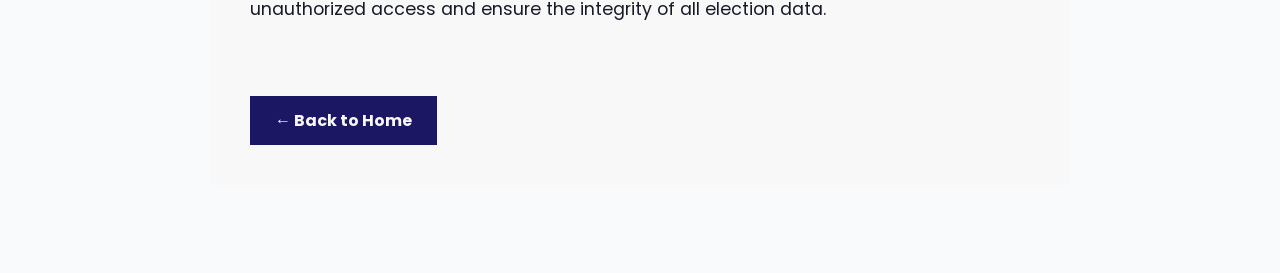
==== commit ec8af016: "- Refine the header section structure and UI for mobile rwsponsivesness - Update the nav menu drop d" ====
--- a/pages/about.html
+++ b/pages/about.html
@@ -14,32 +14,40 @@
 <body>
   <header>
     <div class="left-section">
-      <img src="../images/logo.png" alt="Logo" width="50%">
+      <a class="brand-box" href="dashboard.html">
+        <img src="../images/logo.png" alt="Secure Campus Voting">
+      </a>
     </div>
     <div class="right-section">
       <div class="menu-list">
         <span class="menu-item">
           <a href="../index.html">
+            <i data-lucide="home" class="h-icon"></i>
             Home
           </a>
         </span>
         <span class="menu-item">
-          <a href="./about.html" class="active">
+          <a class="active">
+            <i data-lucide="circle-help" class="h-icon"></i>
             About
           </a>
         </span>
         <span class="menu-item">
-          <a href="./login.html">
+          <a href="signup.html">
+            <i data-lucide="user-plus" class="h-icon"></i>
+            Sign Up
+          </a>
+        </span>
+        <span class="menu-item">
+          <a href="login.html">
+            <i data-lucide="log-in" class="h-icon"></i>
             Log In
           </a>
         </span>
-        <span class="menu-item">
-          <a href="./signup.html">
-            Register
-          </a>
-        </span>
       </div>
-      <i data-lucide="menu" class="menu-icon" aria-label="Toggle navigation"></i>
+      <div class="menu-icon">
+        <i data-lucide="menu"></i>
+      </div>
     </div>
   </header>
 
@@ -102,14 +110,28 @@
 
   <footer>
     <div>
-      <span>&copy; Purple Dragon Cares 2026</span>
-      <span class="footer-separator" aria-hidden="true"></span>
-      <span class="footer-system"><i data-lucide="lock-keyhole" aria-hidden="true"></i> OOU Secure Voting System</span>
+      <span> Copyright &copy;2026 OOU Secure Voting System</span>
+      <span class="footer-separator"></span>
+      <span class="footer-system">
+        <i data-lucide="terminal"></i>
+        <span>
+          <p> Developed by </p>
+          <a href="http://github.com/officialpurpled/profile/" target="_blank" title="github">
+            Purple Dragon
+          </a>
+        </span>
+      </span>
     </div>
   </footer>
 
+
   <script src="../lib/lucide.js"></script>
-  <script src="../script/script.js" type="module"></script>
+  <script type="module">
+    lucide.createIcons();
+    import { toggleNav } from '../script/utils/navFlow.js';
+    toggleNav();
+  </script>
+  <!-- <script src="../script/script.js" type="module"></script> -->
 </body>
 
 </html>
--- a/css/general.css
+++ b/css/general.css
@@ -150,16 +150,33 @@
   flex: 0 0 14px;
 }
 
+.footer-system a {
+  color: #ffffff;
+}
+
+.footer-system span {
+  display: inline-flex;
+  gap: 4px;
+  font-style: italic;
+  font-size: 13px;
+}
+
+.footer-system p,
+.footer-system svg {
+  font-size: 13px;
+  color: rgb(206, 206, 206);
+}
+
 @media (max-width: 600px) {
   footer {
     min-height: 56px;
-    padding: 8px 14px max(8px, env(safe-area-inset-bottom));
+    padding: 8px 10px max(8px, env(safe-area-inset-bottom));
   }
 
   footer>div {
     flex-direction: column;
     gap: 3px;
-    font-size: 11px;
+    font-size: 12px;
   }
 
   .footer-separator {
--- a/css/header.css
+++ b/css/header.css
@@ -7,12 +7,13 @@
   right: 0;
   z-index: 999;
   height: 75px;
-  padding: 15px 25px;
-
-  border-radius: 5px;
-
-  background-color: var(--color-primary);
-  color: var(--color-surface);
+  padding: 10px max(20px, calc((100vw - 1320px) / 2));
+
+  border-end-end-radius: 5px;
+  border-end-start-radius: 5px;
+
+  background: var(--color-primary);
+  box-shadow: 0 2px 10px rgba(27, 23, 98, 0.12);
 
   display: flex;
   gap: 20px;
@@ -25,64 +26,76 @@
 }
 
 .left-section {
+  flex: 0 0 auto;
+  padding: 0;
+}
+
+.brand-box,
+.brand-box img {
+  display: block;
+  width: 156px;
+  max-width: 100%;
+}
+
+.right-section {
+  position: relative;
   flex: 1;
-  padding-left: 5px;
   display: flex;
-}
-
-.left-section img {
-  flex: 1;
-  min-width: 150px;
-  max-width: 200px;
-}
-
-.right-section {
-  display: flex;
-  padding-right: 10px;
-  padding-left: 10px;
-  align-items: center;
-  justify-content: space-between;
+  padding: 0;
+  justify-content: flex-end;
   cursor: pointer;
-}
-
-.profile-abstract {
-  font-size: medium;
 }
 
 .menu-list {
   display: flex;
+  align-items: center;
   justify-content: center;
-  gap: 22px;
-}
-
+  gap: 28px;
+}
+
+.h-icon {
+  display: none;
+  width: 16px;
+  height: 16px;
+  flex: 0 0 16px;
+}
+
+#logout .h-icon {
+  display: block;
+}
 
 .menu-item a {
+  display: inline-flex;
   font-family: inherit;
   font-weight: 700;
   position: relative;
-  color: var(--color-surface);
-  font-size: 0.9rem;
+
+  min-height: 42px;
+  align-items: center;
+  color: rgba(255, 255, 255, 0.88);
+
+  font-size: 13px;
   font-weight: 600;
-  text-decoration: none;
-  transition: color 0.25s ease;
+  transition: color 0.5s ease;
 }
 
 .menu-item a::after {
   position: absolute;
   right: 0;
-  bottom: -0.35rem;
   left: 0;
+  content: '';
+  bottom: 2px;
   height: 2px;
   background: var(--color-accent);
-  content: '';
   transform: scaleX(0);
   transition: transform 0.25s ease;
 }
 
 .menu-item a:hover,
 .menu-item a.active {
-  color: var(--color-surface);
-  border: none;
+  border: 0;
+  /* background: transparent; */
+  color: var(--white);
 }
 
 .menu-item a:hover::after,
@@ -90,11 +103,135 @@
   transform: scaleX(1);
 }
 
+#logout {
+  display: inline-flex;
+  top: auto;
+  align-items: center;
+  justify-content: center;
+  gap: 7px;
+  margin: 0;
+  padding: 0 6px;
+  border: 0;
+  color: rgba(255, 255, 255, 0.88);
+  font-family: inherit;
+  font-weight: 600;
+  text-transform: none;
+}
+
+#logout:hover,
+#logout:focus-visible {
+  border: 0;
+  background: transparent;
+  color: var(--white);
+}
+
+#logout:active {
+  border: 0;
+  background: rgba(255, 255, 255, 0.2);
+  color: var(--white);
+}
+
 .menu-icon {
   display: none;
-  cursor: pointer;
-}
-
-.menu-icon i {
-  font-size: 28px;
+  color: var(--white);
+}
+
+@media (max-width: 650px) {
+  .right-section {
+    position: static;
+  }
+
+  header {
+    height: 66px;
+    padding: 9px 16px;
+  }
+
+  .brand-box,
+  .brand-box img {
+    width: 138px;
+  }
+
+  .menu-list {
+    flex-direction: column;
+    position: absolute;
+    top: calc(100% + 12px);
+    right: 10px;
+    left: auto;
+    width: min(280px, calc(100vw - 32px));
+    align-items: stretch;
+    gap: 4px;
+    padding: 8px;
+    border: 1px solid var(--border);
+    border-radius: 7px;
+    background: rgba(255, 255, 255, 0.92);
+    box-shadow: 0 8px 20px rgba(23, 26, 41, 0.18);
+    display: none;
+  }
+
+  .menu-list.open {
+    display: flex;
+  }
+
+  .menu-item {
+    width: 100%;
+  }
+
+  .menu-item a {
+    display: flex;
+    width: 100%;
+    min-height: 44px;
+    justify-content: flex-start;
+    gap: 11px;
+    padding: 0 12px;
+    border-radius: 5px;
+    color: var(--color-text);
+    text-align: left;
+  }
+
+  .menu-item a:hover,
+  .menu-item a.active {
+    border: 0;
+    background: var(--color-primary);
+    color: var(--color-surface);
+  }
+
+  .menu-item a:hover::after,
+  .menu-item a.active::after {
+    transform: scaleX(0);
+  }
+
+  .h-icon {
+    display: block;
+    color: currentColor;
+  }
+
+  #logout {
+    display: flex;
+    width: 100%;
+    min-height: 44px;
+    justify-content: flex-start;
+    padding: 0 12px;
+    color: var(--color-text);
+  }
+
+  #logout:hover {
+    background: rgba(27, 23, 98, 0.08);
+    color: var(--color-primary);
+  }
+
+  #logout:focus-visible {
+    background: rgba(27, 23, 98, 0.08);
+    color: var(--color-primary);
+    outline: 2px solid var(--color-accent);
+    outline-offset: 1px;
+  }
+
+  .menu-icon {
+    display: block;
+    width: 30px;
+    height: 30px;
+    padding: 3px;
+    border: 1px solid rgba(255, 255, 255, 0.38);
+    border-radius: 4px;
+  }
 }
--- a/css/mediaquery.css
+++ b/css/mediaquery.css
@@ -39,53 +39,7 @@
 /* for mobile device */
 @media (max-width: 600px) {
 
-  /* ===The Header Section=== */
-  .menu-list {
-    position: absolute;
-    top: 80%;
-    right: 0;
-    left: 0;
-    display: none;
-    flex-direction: column;
-    gap: 1.2rem;
-    padding: 1.5rem;
-    border-bottom: 1px solid rgba(169, 169, 169, 0.2);
-    background: var(--color-primary);
-  }
-
-  .menu-list.open {
-    display: flex;
-  }
-
-  .menu-icon {
-    display: block;
-    width: 30px;
-    height: 30px;
-  }
-
-
   /*==== Dashboard sect ==== */
-  #dashboard {
-    padding-left: 0;
-    padding-right: 5px;
-  }
-
-  .uuname {
-    display: none;
-  }
-
-  .avatar {
-    /* margin-right: 10px; */
-    display: none;
-  }
-
-  /* .avatar > img{
-    width: 30px;
-    position: relative;
-    left: 2px;
-    bottom: 1px;
-  } */
-
   .campBody {
     margin: 20px 0 20px 20px;
     padding: 0;
@@ -141,44 +95,4 @@
     margin-left: 5px;
     margin-right: 5px;
   }
-}
-
-@media (max-width: 650px) {
-  .menu-list {
-    position: absolute;
-    top: 100%;
-    right: 0;
-    left: 0;
-    display: none;
-    flex-direction: column;
-    align-items: stretch;
-    gap: 0;
-    padding: 8px 16px 16px;
-    border-bottom: 1px solid rgba(169, 169, 169, 0.2);
-    background: var(--color-primary);
-  }
-
-  .menu-list.open {
-    display: flex;
-  }
-
-  .menu-item {
-    width: 100%;
-    text-align: center;
-  }
-
-  .menu-item a {
-    display: block;
-    width: 100%;
-    padding: 11px 8px;
-    text-align: center;
-  }
-
-  .menu-icon {
-    display: block;
-    flex: 0 0 30px;
-    width: 30px;
-    height: 30px;
-    color: var(--color-surface);
-  }
 }
